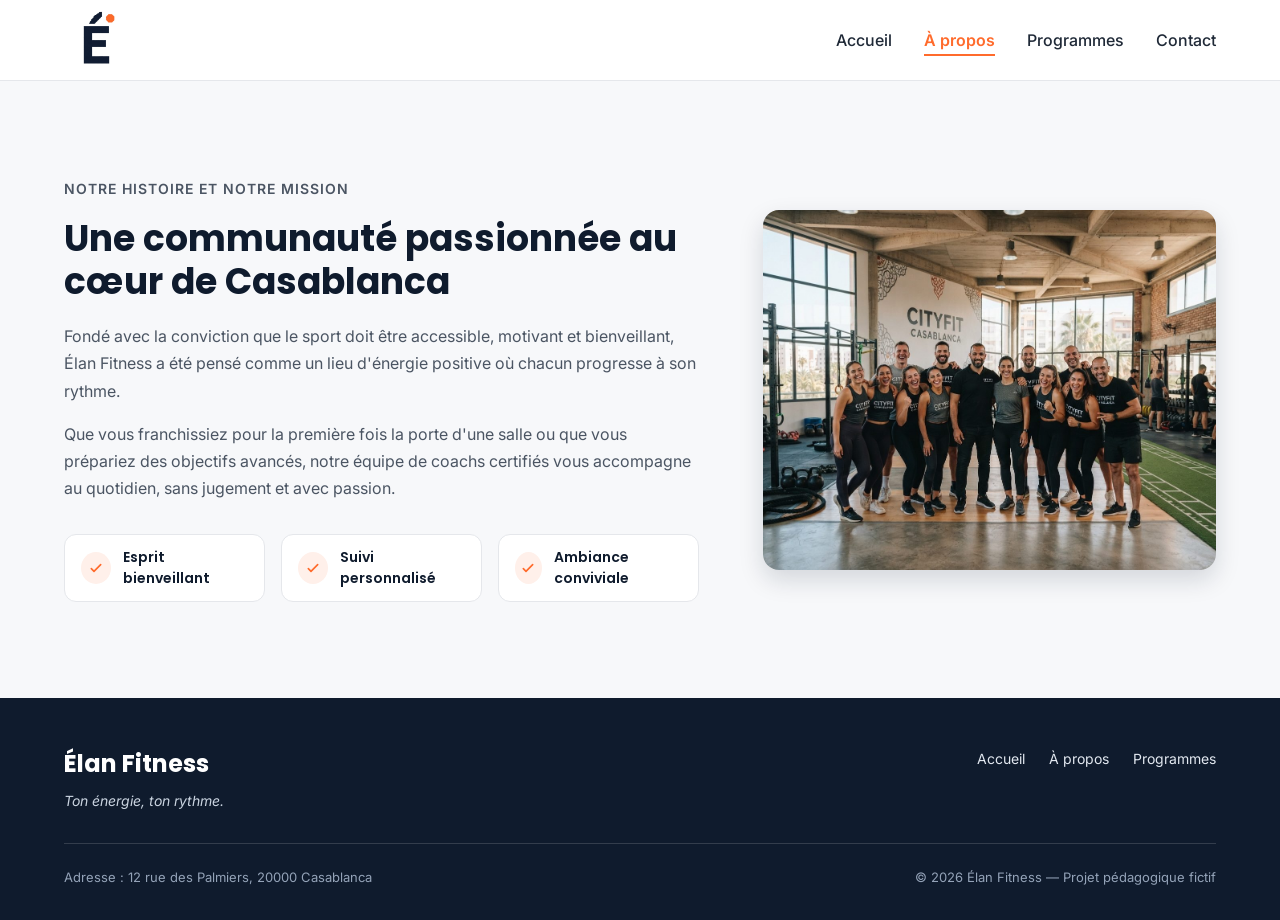
==== a-propos.html @ ca7187d3 "Rename A propos.html to a-propos.html" ====
<!DOCTYPE html>
<html lang="fr">
<head>
    <meta charset="UTF-8">
    <meta name="viewport" content="width=device-width, initial-scale=1.0">

    <!-- favicon -->
    <link rel="apple-touch-icon" sizes="180x180" href="img/favicon/apple-touch-icon.png">
    <link rel="icon" type="image/png" sizes="32x32" href="/img/favicon/favicon-32x32.png">
    <link rel="icon" type="image/png" sizes="16x16" href="img/favicon/favicon-16x16.png">
    <link rel="manifest" href="img/favicon/site.webmanifest">

    <title>À propos | Élan Fitness</title>
    <link rel="preconnect" href="https://fonts.googleapis.com">
    <link rel="preconnect" href="https://fonts.gstatic.com" crossorigin>
    <link href="https://fonts.googleapis.com/css2?family=Inter:wght@400;500;600&family=Poppins:wght@600;700;800&display=swap" rel="stylesheet">
    <link rel="stylesheet" href="style.css">
</head>
<body>

    <header class="en-tete">
    <div class="conteneur en-tete-contenu">
      <a href="index.html" class="logo">
        <img src="img/favicon/android-chrome-512x512.png" alt="Élan Fitness">
      </a>

      <nav aria-label="Navigation principale">
        <ul class="menu">
          <li><a href="index.html">Accueil</a></li>
          <li><a href="A propos.html" class="lien-actif">À propos</a></li>
          <li><a href="programmes.html">Programmes</a></li>
          <li><a href="contact.html">Contact</a></li>
        </ul>
      </nav>
    </div>
  </header>

   <section id="a-propos" class="section">
      <div class="conteneur apropos-contenu">

        <div class="apropos-texte">
          <p class="sur-titre">Notre histoire et notre mission</p>
          <h2>Une communauté passionnée au cœur de Casablanca</h2>
          <p>
            Fondé avec la conviction que le sport doit être accessible, motivant et bienveillant,
            Élan Fitness a été pensé comme un lieu d'énergie positive où chacun progresse à son rythme.
          </p>
          <p>
            Que vous franchissiez pour la première fois la porte d'une salle ou que vous prépariez des
            objectifs avancés, notre équipe de coachs certifiés vous accompagne au quotidien, sans
            jugement et avec passion.
          </p>

          <ul class="valeurs">
            <li class="valeur">
              <div class="icone icone-petite"><img src="img/icone-check.svg" alt=""></div>
              <span>Esprit bienveillant</span>
            </li>
            <li class="valeur">
              <div class="icone icone-petite"><img src="img/icone-check.svg" alt=""></div>
              <span>Suivi personnalisé</span>
            </li>
            <li class="valeur">
              <div class="icone icone-petite"><img src="img/icone-check.svg" alt=""></div>
              <span>Ambiance conviviale</span>
            </li>
          </ul>
        </div>

        <img class="apropos-image" src="img/equipe.jpg" alt="L'équipe de coachs d'Élan Fitness réunie dans la salle">

      </div>
    </section>

     <footer class="pied-de-page">
    <div class="conteneur">

      <div class="pied-haut">
        <div>
          <p class="logo logo-clair">Élan Fitness</p>
          <p class="slogan">Ton énergie, ton rythme.</p>
        </div>

        <nav aria-label="Navigation du pied de page">
          <ul class="menu menu-pied">
            <li><a href="index.html">Accueil</a></li>
            <li><a href="A propos.html">À propos</a></li>
            <li><a href="programmes.html">Programmes</a></li>
          </ul>
        </nav>
      </div>

      <div class="pied-bas">
        <p>Adresse : 12 rue des Palmiers, 20000 Casablanca</p>
        <p>&copy; 2026 Élan Fitness — Projet pédagogique fictif</p>
      </div>

    </div>
  </footer>

</body>
</html>
---- style.css ----
* {
  box-sizing: border-box;
  margin: 0;
  padding: 0;
}

html {
  scroll-behavior: smooth;
}

body {
  font-family: 'Inter', Arial, sans-serif;
  font-size: 16px;
  line-height: 1.5;
  color: #1F2937;
  background-color: #F7F8FA;
}

h1, h2, h3, h4 {
  font-family: 'Poppins', Arial, sans-serif;
  color: #0F1B2D;
}

a {
  color: inherit;
  text-decoration: none;
}

ul {
  list-style: none;
}

img {
  display: block;
  max-width: 100%;
}

a:focus-visible,
button:focus-visible {
  outline: 3px solid #FF6B2C;
  outline-offset: 2px;
}

.conteneur {
  width: 100%;
  max-width: 1200px;
  margin: 0 auto;
  padding: 0 24px;
}

.section {
  padding: 96px 0;
}

.section-blanche {
  background-color: #FFFFFF;
  border-top: 1px solid #E5E7EB;
  border-bottom: 1px solid #E5E7EB;
}

.section-titre {
  max-width: 640px;
  margin: 0 auto 64px;
  text-align: center;
}

.section-titre h2 {
  font-size: 32px;
  margin-bottom: 16px;
}

.section-titre h3 {
  font-size: 26px;
  margin-bottom: 12px;
}

.section-titre p {
  color: #4B5563;
}

.sur-titre {
  font-size: 14px;
  font-weight: 600;
  color: #FF6B2C;
  text-transform: uppercase;
  letter-spacing: 1px;
  margin-bottom: 12px;
}

.bouton {
  display: inline-block;
  padding: 14px 28px;
  border-radius: 8px;
  font-size: 16px;
  font-weight: 600;
  text-align: center;
  cursor: pointer;
}

.bouton-principal {
  background-color: #FF6B2C;
  border: 1px solid #FF6B2C;
  color: #FFFFFF;
}

.bouton-principal:hover {
  background-color: #F05817;
}

.bouton-secondaire {
  background-color: #FFFFFF;
  border: 1px solid #0F1B2D;
  color: #0F1B2D;
}

.bouton-secondaire:hover {
  background-color: #F3F4F6;
}

.cartes {
  display: flex;
  gap: 24px;
}

.carte {
  flex: 1;
  background-color: #FFFFFF;
  border: 1px solid #E5E7EB;
  border-radius: 12px;
  box-shadow: 0 1px 3px rgba(15, 27, 45, 0.08);
}

.icone {
  width: 48px;
  height: 48px;
  background-color: #FFF0EA;
  border-radius: 8px;
  display: flex;
  align-items: center;
  justify-content: center;
}

.icone img {
  width: 24px;
  height: 24px;
}

.icone-petite {
  width: 32px;
  height: 32px;
  border-radius: 50%;
}

.icone-petite img {
  width: 16px;
  height: 16px;
}

.en-tete {
  position: sticky;
  top: 0;
  z-index: 10;
  background-color: #FFFFFF;
  border-bottom: 1px solid #E5E7EB;
}

.en-tete-contenu {
  height: 80px;
  display: flex;
  align-items: center;
  justify-content: space-between;
}

.logo {
  display: flex;
  align-items: center;
  font-family: 'Poppins', Arial, sans-serif;
  font-size: 24px;
  font-weight: 700;
  color: #0F1B2D;
}


.menu {
  display: flex;
  gap: 32px;
}

.menu a {
  font-weight: 500;
  padding-bottom: 4px;
  border-bottom: 2px solid transparent;
}

.menu a:hover {
  color: #FF6B2C;
}

.menu .lien-actif {
  color: #FF6B2C;
  font-weight: 600;
  border-bottom-color: #FF6B2C;
}

.hero {
  padding: 64px 0 96px;
}

.hero-contenu {
  display: flex;
  align-items: center;
  gap: 32px;
}

.hero-texte {
  flex: 7;
}

.hero-texte h1 {
  font-size: 48px;
  font-weight: 800;
  line-height: 1.2;
  margin-bottom: 24px;
}

.hero-description {
  max-width: 520px;
  font-size: 18px;
  line-height: 1.6;
  color: #4B5563;
  margin-bottom: 32px;
}

.boutons {
  display: flex;
  flex-wrap: wrap;
  gap: 16px;
}

.hero-image {
  flex: 5;
  min-width: 0;
  height: 400px;
  object-fit: cover;
  border-radius: 16px;
  border: 1px solid #E5E7EB;
  box-shadow: 0 10px 25px rgba(15, 27, 45, 0.15);
}

.chiffres {
  display: flex;
  margin-top: 64px;
  padding: 32px;
  background-color: #FFFFFF;
  border: 1px solid #E5E7EB;
  border-radius: 12px;
  box-shadow: 0 1px 3px rgba(15, 27, 45, 0.08);
}

.chiffre {
  flex: 1;
  text-align: center;
  font-weight: 500;
  color: #0F1B2D;
}

.chiffre + .chiffre {
  border-left: 1px solid #E5E7EB;
}

.chiffre-nombre {
  font-family: 'Poppins', Arial, sans-serif;
  font-size: 36px;
  font-weight: 800;
  color: #FF6B2C;
}

.carte-avantage {
  padding: 24px;
  background-color: #F7F8FA;
  box-shadow: none;
}

.carte-avantage .icone {
  margin-bottom: 20px;
}

.carte-avantage h3 {
  font-size: 20px;
  margin-bottom: 8px;
}

.carte-avantage p {
  color: #4B5563;
  line-height: 1.6;
}

.apropos-contenu {
  display: flex;
  align-items: center;
  gap: 64px;
}

.apropos-texte {
  flex: 7;
}

.apropos-texte h2 {
  font-size: 36px;
  line-height: 1.2;
  margin-bottom: 20px;
}

.apropos-texte p {
  color: #4B5563;
  line-height: 1.7;
  margin-bottom: 16px;
}

.valeurs {
  display: flex;
  gap: 16px;
  margin-top: 32px;
}

.valeur {
  flex: 1;
  display: flex;
  align-items: center;
  gap: 12px;
  padding: 12px 16px;
  background-color: #FFFFFF;
  border: 1px solid #E5E7EB;
  border-radius: 12px;
  font-family: 'Poppins', Arial, sans-serif;
  font-size: 14px;
  font-weight: 600;
  color: #0F1B2D;
}

.apropos-image {
  flex: 5;
  min-width: 0;
  height: 360px;
  object-fit: cover;
  border-radius: 16px;
  box-shadow: 0 10px 25px rgba(15, 27, 45, 0.15);
}

.carte-programme {
  display: flex;
  flex-direction: column;
  overflow: hidden;
}

.carte-programme > img {
  width: 100%;
  height: 200px;
  object-fit: cover;
}

.programme-corps {
  flex: 1;
  display: flex;
  flex-direction: column;
  padding: 20px;
}

.programme-corps h3 {
  font-size: 20px;
  margin-bottom: 8px;
}

.programme-corps p {
  font-size: 15px;
  color: #4B5563;
}

.etiquette {
  align-self: flex-start;
  padding: 4px 10px;
  margin-bottom: 12px;
  border-radius: 6px;
  font-size: 12px;
  font-weight: 600;
}

.etiquette-orange {
  background-color: #FFEDE5;
  color: #C2410C;
}

.etiquette-bleue {
  background-color: #DBEAFE;
  color: #1D4ED8;
}

.etiquette-verte {
  background-color: #D1FAE5;
  color: #047857;
}

.programme-corps .duree {
  display: flex;
  align-items: center;
  gap: 8px;
  margin-top: auto;
  padding-top: 16px;
  border-top: 1px solid #E5E7EB;
  font-size: 13px;
  font-weight: 600;
  color: #0F1B2D;
}

.programme-corps h3 + p {
  margin-bottom: 16px;
}

.duree img {
  width: 16px;
  height: 16px;
}

.formules {
  margin-top: 96px;
}

.formule {
  position: relative;
  display: flex;
  flex-direction: column;
  padding: 28px;
}

.formule h4 {
  font-size: 20px;
}

.prix {
  margin: 8px 0 16px;
  font-family: 'Poppins', Arial, sans-serif;
  font-size: 30px;
  font-weight: 800;
  color: #FF6B2C;
}

.prix span {
  font-family: 'Inter', Arial, sans-serif;
  font-size: 16px;
  font-weight: 500;
  color: #4B5563;
}

.prix-note {
  margin: -8px 0 16px;
  font-size: 13px;
  color: #4B5563;
}

.formule-liste {
  flex: 1;
  margin-bottom: 24px;
}

.formule-liste li {
  padding-left: 28px;
  margin-bottom: 12px;
  font-size: 15px;
  background-image: url('img/icone-check.svg');
  background-repeat: no-repeat;
  background-position: left center;
  background-size: 16px;
}

.formule .bouton {
  display: block;
}

.formule-populaire {
  border: 2px solid #FF6B2C;
  box-shadow: 0 10px 25px rgba(255, 107, 44, 0.2);
}

.badge-populaire {
  position: absolute;
  top: -14px;
  left: 50%;
  transform: translateX(-50%);
  padding: 4px 14px;
  background-color: #FF6B2C;
  border-radius: 999px;
  font-size: 12px;
  font-weight: 700;
  text-transform: uppercase;
  color: #FFFFFF;
}

.pied-de-page {
  padding: 48px 0 32px;
  background-color: #0F1B2D;
  color: #FFFFFF;
}

.pied-haut {
  display: flex;
  justify-content: space-between;
  align-items: flex-start;
  padding-bottom: 32px;
  border-bottom: 1px solid rgba(255, 255, 255, 0.15);
}

.logo-clair {
  color: #FFFFFF;
}

.slogan {
  margin-top: 8px;
  font-size: 14px;
  font-style: italic;
  color: #CBD5E1;
}

.menu-pied {
  gap: 24px;
}

.menu-pied a {
  font-size: 14px;
  font-weight: 400;
  color: #E2E8F0;
}

.pied-bas {
  display: flex;
  justify-content: space-between;
  margin-top: 24px;
  font-size: 13px;
  color: #94A3B8;
}
 
/* css for contact page */
.contact {
  padding: 70px 0;
}

.titre {
  text-align: center;
  margin-bottom: 40px;
}

.titre h1 {
  font-size: 40px;
  color: #0F1B2D;
  margin-bottom: 10px;
}

.titre p {
  color: #4B5563;
}

.contact-contenu {
  display: flex;
  gap: 30px;
}

.carte-map {
  flex: 1;
}

.carte-map iframe {
  width: 100%;
  height: 420px;
  border: 0;
  border-radius: 10px;
}

.formulaire {
  flex: 1;
  background: #FFFFFF;
  padding: 30px;
  border-radius: 10px;
  border: 1px solid #E5E7EB;
}

.formulaire h2 {
  margin-bottom: 25px;
  color: #0F1B2D;
}

form {
  display: flex;
  flex-direction: column;
}

label {
  margin-bottom: 6px;
  font-weight: bold;
}

input,
textarea {
  padding: 12px;
  margin-bottom: 18px;
  border: 1px solid #D1D5DB;
  border-radius: 6px;
  font-size: 15px;
}

textarea {
  height: 130px;
  resize: none;
}

button {
  padding: 12px;
  border: none;
  border-radius: 6px;
  background: #FF6B2C;
  color: #FFFFFF;
  font-size: 16px;
  cursor: pointer;
}

button:hover {
  background: #F05817;
}



.logo {
  display: inline-flex;
  align-items: center;
  text-decoration: none;
}

.logo img {
  height: 70px;        
  width: auto;         
  display: block;
}


@media (max-width: 1279px) {
  .hero-texte h1 { font-size: 40px; }
  .apropos-texte h2 { font-size: 32px; }
  .hero-image, .apropos-image { height: 320px; }
}

@media (max-width: 1023px) {
  .en-tete-contenu {
    flex-direction: column;
    padding: 16px 0;
    height: auto;
    gap: 12px;
  }
  .menu { gap: 20px; flex-wrap: wrap; justify-content: center; }

  .hero-contenu { flex-direction: column; text-align: center; }
  .hero-texte h1 { font-size: 36px; }
  .hero-description { margin: auto; }
  .boutons { justify-content: center; }
  .hero-image { width: 100%; height: 300px; }

  .cartes { flex-wrap: wrap; }
  .carte { flex: 1 1 calc(50% - 12px); }

  .apropos-contenu { flex-direction: column; gap: 40px; }
  .apropos-image { width: 100%; height: 300px; }
  .valeurs { flex-wrap: wrap; }
  .valeur { flex: 1 1 calc(50% - 8px); }

  .contact-contenu { flex-direction: column; }
  .carte-map iframe { height: 320px; }

  .section { padding: 64px 0; }
  .chiffres { flex-wrap: wrap; gap: 24px; }
  .chiffre + .chiffre { border-left: none; }

  .pied-haut { flex-direction: column; gap: 24px; }
  .pied-bas { flex-direction: column; gap: 8px; text-align: center; }
}

@media (max-width: 767px) {
  .conteneur { padding: 0 16px; }

  .logo { font-size: 20px; }
  .menu { gap: 14px; }
  .menu a { font-size: 14px; }

  .section-titre h2 { font-size: 24px; }
  .section-titre h3 { font-size: 20px; }

  .hero-texte h1 { font-size: 28px; }
  .hero-description { font-size: 16px; }
  .hero-image { height: 220px; }

  .boutons { flex-direction: column; }
  .bouton { width: 100%; padding: 12px 20px; font-size: 14px; }

  .chiffres { flex-direction: column; gap: 20px; }
  .chiffre-nombre { font-size: 28px; }

  .cartes { flex-direction: column; gap: 16px; }
  .carte { flex: 1 1 100%; }

  .apropos-texte h2 { font-size: 24px; }
  .apropos-image { height: 220px; }
  .valeurs { flex-direction: column; gap: 12px; }

  .carte-programme > img { height: 180px; }
  .prix { font-size: 24px; }

  .titre h1 { font-size: 28px; }
  .carte-map iframe { height: 260px; }
  .formulaire { padding: 20px; }

  .section { padding: 48px 0; }
  .pied-de-page { padding: 32px 0 24px; }
  .menu-pied { gap: 16px; flex-wrap: wrap; }
  .pied-bas { font-size: 12px; }
}
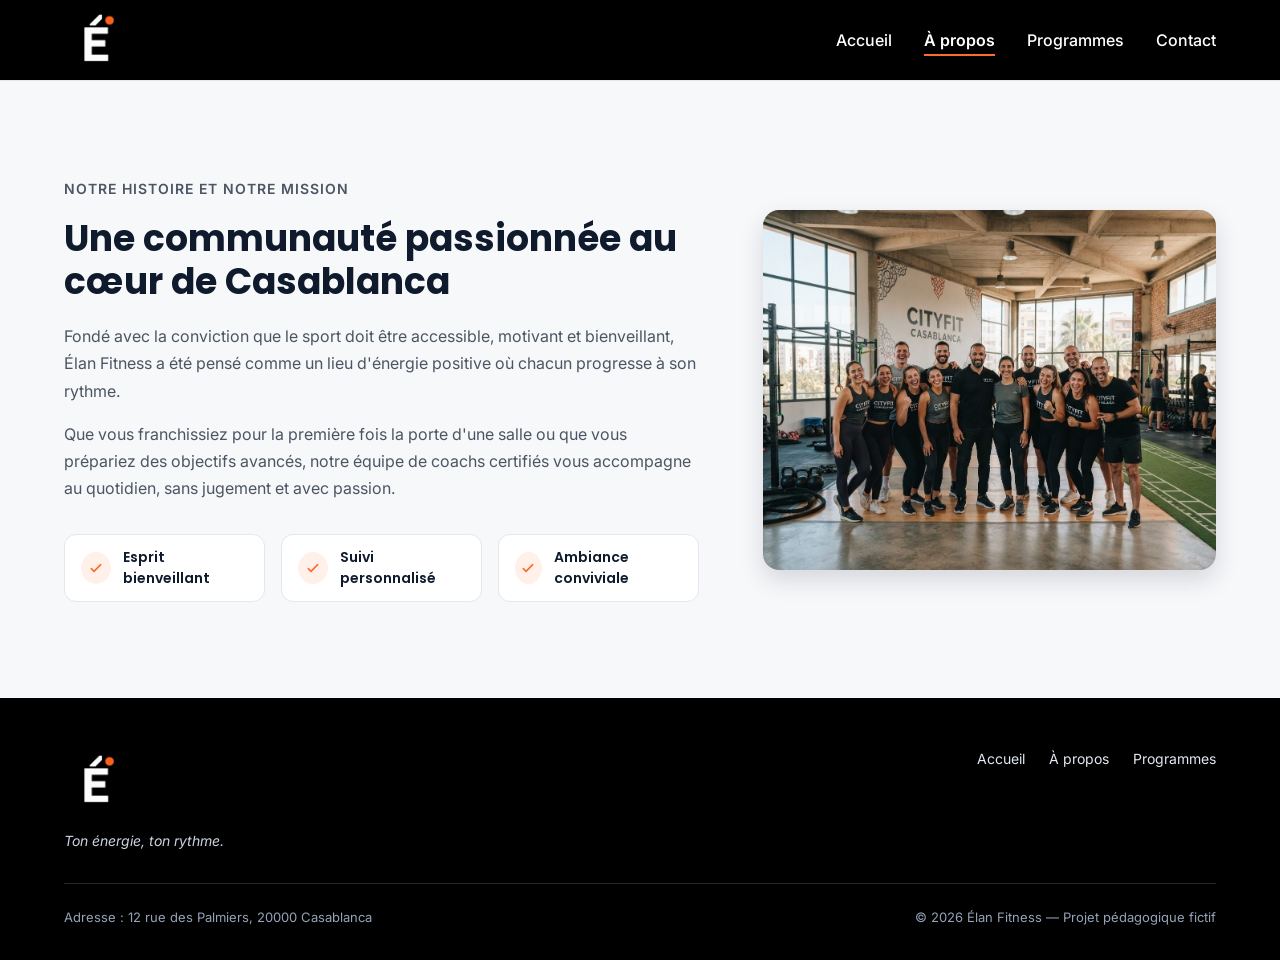
==== commit 10359fd3: "updated style" ====
--- a/a-propos.html
+++ b/a-propos.html
@@ -21,13 +21,13 @@
     <header class="en-tete">
     <div class="conteneur en-tete-contenu">
       <a href="index.html" class="logo">
-        <img src="img/favicon/android-chrome-512x512.png" alt="Élan Fitness">
+        <img src="img/logo.png" alt="Élan Fitness">
       </a>
 
       <nav aria-label="Navigation principale">
         <ul class="menu">
           <li><a href="index.html">Accueil</a></li>
-          <li><a href="A propos.html" class="lien-actif">À propos</a></li>
+          <li><a href="a-propos.html" class="lien-actif">À propos</a></li>
           <li><a href="programmes.html">Programmes</a></li>
           <li><a href="contact.html">Contact</a></li>
         </ul>
@@ -77,14 +77,14 @@
 
       <div class="pied-haut">
         <div>
-          <p class="logo logo-clair">Élan Fitness</p>
+          <p class="logo logo-clair"><img src="img/logo.png" alt="Élan Fitness"></p>
           <p class="slogan">Ton énergie, ton rythme.</p>
         </div>
 
         <nav aria-label="Navigation du pied de page">
           <ul class="menu menu-pied">
             <li><a href="index.html">Accueil</a></li>
-            <li><a href="A propos.html">À propos</a></li>
+            <li><a href="a-propos.html">À propos</a></li>
             <li><a href="programmes.html">Programmes</a></li>
           </ul>
         </nav>
--- a/style.css
+++ b/style.css
@@ -160,7 +160,7 @@
   position: sticky;
   top: 0;
   z-index: 10;
-  background-color: #FFFFFF;
+  background-color: #000000;
   border-bottom: 1px solid #E5E7EB;
 }
 
@@ -190,6 +190,7 @@
   font-weight: 500;
   padding-bottom: 4px;
   border-bottom: 2px solid transparent;
+  color: #FFFFFF;
 }
 
 .menu a:hover {
@@ -197,7 +198,7 @@
 }
 
 .menu .lien-actif {
-  color: #FF6B2C;
+  color: #FFFFFF;
   font-weight: 600;
   border-bottom-color: #FF6B2C;
 }
@@ -205,6 +206,8 @@
 .hero {
   padding: 64px 0 96px;
 }
+
+
 
 .hero-contenu {
   display: flex;
@@ -497,7 +500,7 @@
 
 .pied-de-page {
   padding: 48px 0 32px;
-  background-color: #0F1B2D;
+  background-color: #000000;
   color: #FFFFFF;
 }
 
@@ -639,83 +642,3 @@
   display: block;
 }
 
-
-@media (max-width: 1279px) {
-  .hero-texte h1 { font-size: 40px; }
-  .apropos-texte h2 { font-size: 32px; }
-  .hero-image, .apropos-image { height: 320px; }
-}
-
-@media (max-width: 1023px) {
-  .en-tete-contenu {
-    flex-direction: column;
-    padding: 16px 0;
-    height: auto;
-    gap: 12px;
-  }
-  .menu { gap: 20px; flex-wrap: wrap; justify-content: center; }
-
-  .hero-contenu { flex-direction: column; text-align: center; }
-  .hero-texte h1 { font-size: 36px; }
-  .hero-description { margin: auto; }
-  .boutons { justify-content: center; }
-  .hero-image { width: 100%; height: 300px; }
-
-  .cartes { flex-wrap: wrap; }
-  .carte { flex: 1 1 calc(50% - 12px); }
-
-  .apropos-contenu { flex-direction: column; gap: 40px; }
-  .apropos-image { width: 100%; height: 300px; }
-  .valeurs { flex-wrap: wrap; }
-  .valeur { flex: 1 1 calc(50% - 8px); }
-
-  .contact-contenu { flex-direction: column; }
-  .carte-map iframe { height: 320px; }
-
-  .section { padding: 64px 0; }
-  .chiffres { flex-wrap: wrap; gap: 24px; }
-  .chiffre + .chiffre { border-left: none; }
-
-  .pied-haut { flex-direction: column; gap: 24px; }
-  .pied-bas { flex-direction: column; gap: 8px; text-align: center; }
-}
-
-@media (max-width: 767px) {
-  .conteneur { padding: 0 16px; }
-
-  .logo { font-size: 20px; }
-  .menu { gap: 14px; }
-  .menu a { font-size: 14px; }
-
-  .section-titre h2 { font-size: 24px; }
-  .section-titre h3 { font-size: 20px; }
-
-  .hero-texte h1 { font-size: 28px; }
-  .hero-description { font-size: 16px; }
-  .hero-image { height: 220px; }
-
-  .boutons { flex-direction: column; }
-  .bouton { width: 100%; padding: 12px 20px; font-size: 14px; }
-
-  .chiffres { flex-direction: column; gap: 20px; }
-  .chiffre-nombre { font-size: 28px; }
-
-  .cartes { flex-direction: column; gap: 16px; }
-  .carte { flex: 1 1 100%; }
-
-  .apropos-texte h2 { font-size: 24px; }
-  .apropos-image { height: 220px; }
-  .valeurs { flex-direction: column; gap: 12px; }
-
-  .carte-programme > img { height: 180px; }
-  .prix { font-size: 24px; }
-
-  .titre h1 { font-size: 28px; }
-  .carte-map iframe { height: 260px; }
-  .formulaire { padding: 20px; }
-
-  .section { padding: 48px 0; }
-  .pied-de-page { padding: 32px 0 24px; }
-  .menu-pied { gap: 16px; flex-wrap: wrap; }
-  .pied-bas { font-size: 12px; }
-}
